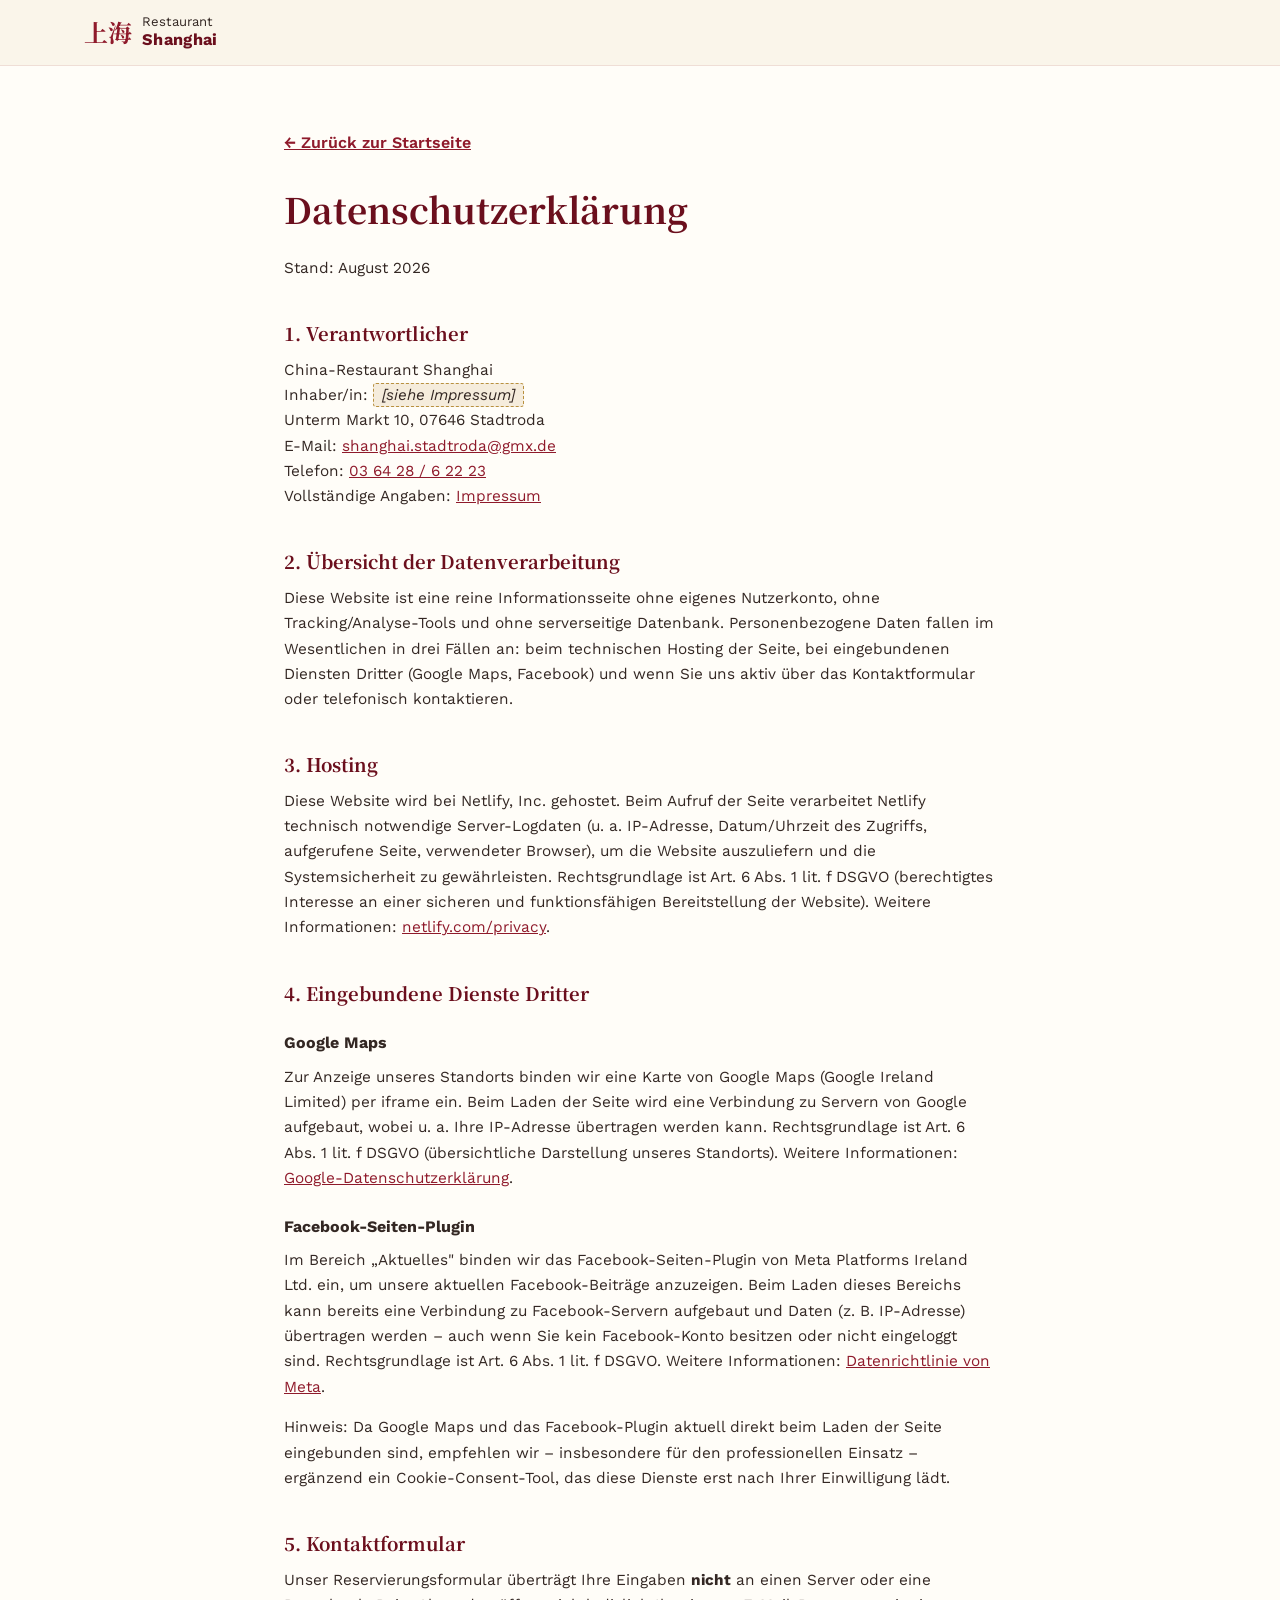
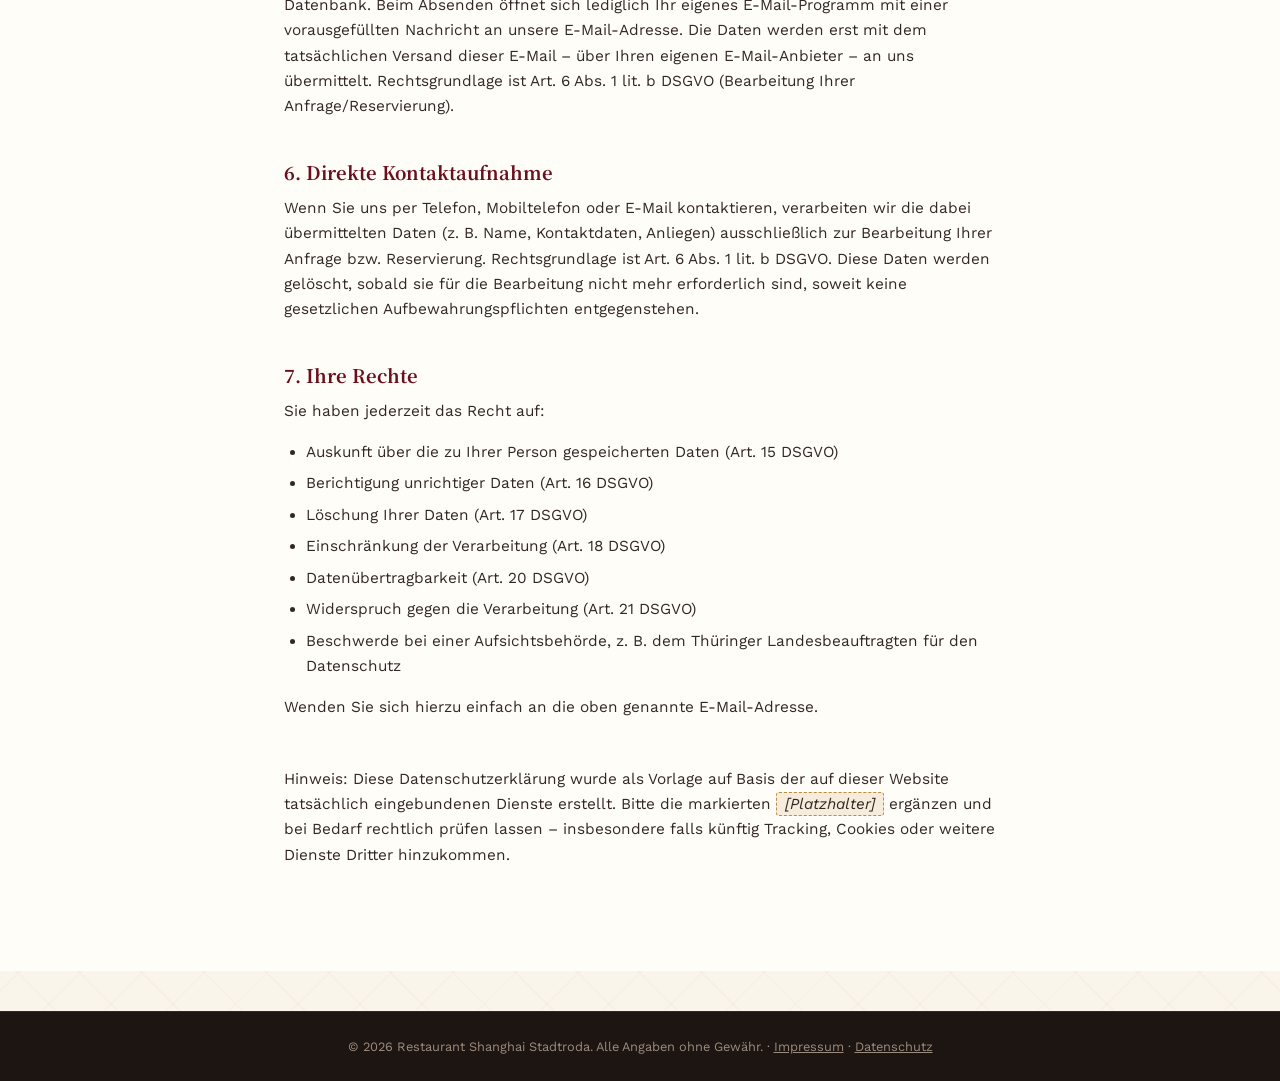
==== datenschutz.html @ a4d63564 "Initial commit: Restaurant Shanghai Stadtroda website Co-Authored-By: Claude Sonnet 5 <noreply@anthr" ====
<!DOCTYPE html>
<html lang="de">
<head>
<meta charset="UTF-8">
<meta name="viewport" content="width=device-width, initial-scale=1.0">
<title>Datenschutzerklärung | Restaurant Shanghai Stadtroda</title>
<meta name="robots" content="noindex">
<link rel="icon" href="assets/favicon.svg" type="image/svg+xml">
<link rel="preconnect" href="https://fonts.googleapis.com">
<link rel="preconnect" href="https://fonts.gstatic.com" crossorigin>
<link href="https://fonts.googleapis.com/css2?family=Noto+Serif+SC:wght@600;700&family=Work+Sans:wght@300;400;500;600;700&display=swap" rel="stylesheet">
<link rel="stylesheet" href="style.css">
<style>
  .legal{background:var(--paper);}
  .legal .section-inner{max-width:760px;padding-top:64px;}
  .legal h1{font-size:2.2rem;}
  .legal h2{font-size:1.15rem;margin-top:2em;}
  .legal h3{font-size:1rem;margin-top:1.4em;color:var(--text);font-family:var(--font-body);font-weight:700;}
  .legal p, .legal li{color:var(--text);font-size:.96rem;}
  .legal ul{list-style:disc;padding-left:1.4em;margin-bottom:1em;}
  .legal li{margin-bottom:.4em;}
  .legal a{color:var(--red);text-decoration:underline;}
  .legal .placeholder{background:rgba(184,144,63,.15);border:1px dashed var(--gold);padding:2px 8px;border-radius:3px;font-style:italic;}
  .back-link{display:inline-flex;align-items:center;gap:8px;margin-bottom:24px;font-weight:600;color:var(--red);}
</style>
</head>
<body>

<header class="site-header">
  <div class="nav-wrap">
    <a href="index.html" class="logo">
      <span class="logo-cn">上海</span>
      <span class="logo-text">Restaurant<br><strong>Shanghai</strong></span>
    </a>
  </div>
</header>

<main>
  <section class="legal">
    <div class="section-inner">
      <a href="index.html" class="back-link">← Zurück zur Startseite</a>
      <h1>Datenschutzerklärung</h1>
      <p class="muted small">Stand: August 2026</p>

      <h2>1. Verantwortlicher</h2>
      <p>
        China-Restaurant Shanghai<br>
        Inhaber/in: <span class="placeholder">[siehe Impressum]</span><br>
        Unterm Markt 10, 07646 Stadtroda<br>
        E-Mail: <a href="mailto:shanghai.stadtroda@gmx.de">shanghai.stadtroda@gmx.de</a><br>
        Telefon: <a href="tel:+493642862223">03 64 28 / 6 22 23</a><br>
        Vollständige Angaben: <a href="impressum.html">Impressum</a>
      </p>

      <h2>2. Übersicht der Datenverarbeitung</h2>
      <p>
        Diese Website ist eine reine Informationsseite ohne eigenes Nutzerkonto, ohne Tracking/Analyse-Tools und
        ohne serverseitige Datenbank. Personenbezogene Daten fallen im Wesentlichen in drei Fällen an:
        beim technischen Hosting der Seite, bei eingebundenen Diensten Dritter (Google Maps, Facebook) und wenn
        Sie uns aktiv über das Kontaktformular oder telefonisch kontaktieren.
      </p>

      <h2>3. Hosting</h2>
      <p>
        Diese Website wird bei Netlify, Inc. gehostet. Beim Aufruf der Seite verarbeitet Netlify technisch
        notwendige Server-Logdaten (u. a. IP-Adresse, Datum/Uhrzeit des Zugriffs, aufgerufene Seite, verwendeter
        Browser), um die Website auszuliefern und die Systemsicherheit zu gewährleisten. Rechtsgrundlage ist
        Art. 6 Abs. 1 lit. f DSGVO (berechtigtes Interesse an einer sicheren und funktionsfähigen Bereitstellung
        der Website). Weitere Informationen:
        <a href="https://www.netlify.com/privacy/" target="_blank" rel="noopener">netlify.com/privacy</a>.
      </p>

      <h2>4. Eingebundene Dienste Dritter</h2>

      <h3>Google Maps</h3>
      <p>
        Zur Anzeige unseres Standorts binden wir eine Karte von Google Maps (Google Ireland Limited) per iframe
        ein. Beim Laden der Seite wird eine Verbindung zu Servern von Google aufgebaut, wobei u. a. Ihre
        IP-Adresse übertragen werden kann. Rechtsgrundlage ist Art. 6 Abs. 1 lit. f DSGVO (übersichtliche
        Darstellung unseres Standorts). Weitere Informationen:
        <a href="https://policies.google.com/privacy" target="_blank" rel="noopener">Google-Datenschutzerklärung</a>.
      </p>

      <h3>Facebook-Seiten-Plugin</h3>
      <p>
        Im Bereich „Aktuelles" binden wir das Facebook-Seiten-Plugin von Meta Platforms Ireland Ltd. ein, um
        unsere aktuellen Facebook-Beiträge anzuzeigen. Beim Laden dieses Bereichs kann bereits eine Verbindung zu
        Facebook-Servern aufgebaut und Daten (z. B. IP-Adresse) übertragen werden – auch wenn Sie kein
        Facebook-Konto besitzen oder nicht eingeloggt sind. Rechtsgrundlage ist Art. 6 Abs. 1 lit. f DSGVO.
        Weitere Informationen:
        <a href="https://www.facebook.com/privacy/policy/" target="_blank" rel="noopener">Datenrichtlinie von Meta</a>.
      </p>
      <p class="muted small">
        Hinweis: Da Google Maps und das Facebook-Plugin aktuell direkt beim Laden der Seite eingebunden sind,
        empfehlen wir – insbesondere für den professionellen Einsatz – ergänzend ein Cookie-Consent-Tool, das
        diese Dienste erst nach Ihrer Einwilligung lädt.
      </p>

      <h2>5. Kontaktformular</h2>
      <p>
        Unser Reservierungsformular überträgt Ihre Eingaben <strong>nicht</strong> an einen Server oder eine
        Datenbank. Beim Absenden öffnet sich lediglich Ihr eigenes E-Mail-Programm mit einer vorausgefüllten
        Nachricht an unsere E-Mail-Adresse. Die Daten werden erst mit dem tatsächlichen Versand dieser E-Mail –
        über Ihren eigenen E-Mail-Anbieter – an uns übermittelt. Rechtsgrundlage ist Art. 6 Abs. 1 lit. b DSGVO
        (Bearbeitung Ihrer Anfrage/Reservierung).
      </p>

      <h2>6. Direkte Kontaktaufnahme</h2>
      <p>
        Wenn Sie uns per Telefon, Mobiltelefon oder E-Mail kontaktieren, verarbeiten wir die dabei übermittelten
        Daten (z. B. Name, Kontaktdaten, Anliegen) ausschließlich zur Bearbeitung Ihrer Anfrage bzw. Reservierung.
        Rechtsgrundlage ist Art. 6 Abs. 1 lit. b DSGVO. Diese Daten werden gelöscht, sobald sie für die
        Bearbeitung nicht mehr erforderlich sind, soweit keine gesetzlichen Aufbewahrungspflichten entgegenstehen.
      </p>

      <h2>7. Ihre Rechte</h2>
      <p>Sie haben jederzeit das Recht auf:</p>
      <ul>
        <li>Auskunft über die zu Ihrer Person gespeicherten Daten (Art. 15 DSGVO)</li>
        <li>Berichtigung unrichtiger Daten (Art. 16 DSGVO)</li>
        <li>Löschung Ihrer Daten (Art. 17 DSGVO)</li>
        <li>Einschränkung der Verarbeitung (Art. 18 DSGVO)</li>
        <li>Datenübertragbarkeit (Art. 20 DSGVO)</li>
        <li>Widerspruch gegen die Verarbeitung (Art. 21 DSGVO)</li>
        <li>Beschwerde bei einer Aufsichtsbehörde, z. B. dem Thüringer Landesbeauftragten für den Datenschutz</li>
      </ul>
      <p>Wenden Sie sich hierzu einfach an die oben genannte E-Mail-Adresse.</p>

      <p class="muted small" style="margin-top:3em;">
        Hinweis: Diese Datenschutzerklärung wurde als Vorlage auf Basis der auf dieser Website tatsächlich
        eingebundenen Dienste erstellt. Bitte die markierten
        <span class="placeholder">[Platzhalter]</span> ergänzen und bei Bedarf rechtlich prüfen lassen –
        insbesondere falls künftig Tracking, Cookies oder weitere Dienste Dritter hinzukommen.
      </p>
    </div>
  </section>
</main>

<footer class="site-footer">
  <div class="footer-bottom">
    &copy; <span id="year"></span> Restaurant Shanghai Stadtroda. Alle Angaben ohne Gewähr.
    · <a href="impressum.html" style="color:inherit;text-decoration:underline;">Impressum</a>
    · <a href="datenschutz.html" style="color:inherit;text-decoration:underline;">Datenschutz</a>
  </div>
</footer>

<script>document.getElementById('year').textContent = new Date().getFullYear();</script>
</body>
</html>
---- style.css ----
:root{
  --red:#8f1a2b;
  --red-dark:#6b0f1d;
  --red-bright:#a3182b;
  --ink:#1c1512;
  --gold:#b8903f;
  --gold-light:#e3c179;
  --cream:#faf5ea;
  --paper:#fffdf8;
  --charcoal:#211a17;
  --text:#332723;
  --muted:#7d6f66;
  --radius:4px;
  --radius-lg:2px;
  --shadow:0 18px 40px -12px rgba(28,16,12,.28);
  --shadow-sm:0 6px 18px -6px rgba(28,16,12,.2);
  --font-head:'Noto Serif SC', serif;
  --font-body:'Work Sans', sans-serif;
}

*,*::before,*::after{box-sizing:border-box;}
html{scroll-behavior:smooth;}
body{
  margin:0;
  font-family:var(--font-body);
  color:var(--text);
  background-color:var(--cream);
  background-image:
    repeating-linear-gradient(45deg, rgba(143,26,43,.025) 0 2px, transparent 2px 44px),
    repeating-linear-gradient(-45deg, rgba(143,26,43,.02) 0 2px, transparent 2px 44px);
  line-height:1.65;
  overflow-x:hidden;
}
img{max-width:100%;display:block;}
a{color:inherit;text-decoration:none;}
h1,h2,h3,h4{font-family:var(--font-head);margin:0 0 .5em;color:var(--red-dark);font-weight:700;}
p{margin:0 0 1em;}
ul{list-style:none;margin:0;padding:0;}
.section-inner{max-width:1160px;margin:0 auto;padding:88px 24px;}
.center{text-align:center;margin-left:auto;margin-right:auto;}
.muted{color:var(--muted);}
.small{font-size:.85rem;}
svg.i{width:1em;height:1em;fill:currentColor;flex:none;}

.eyebrow{
  display:inline-flex;align-items:center;gap:10px;
  font-size:.76rem;
  letter-spacing:.22em;
  text-transform:uppercase;
  color:var(--gold);
  font-weight:600;
  margin-bottom:14px;
}
.eyebrow::before{content:"";width:22px;height:1px;background:var(--gold);}
.eyebrow.center{display:flex;justify-content:center;width:100%;}

/* Buttons */
.btn{
  display:inline-flex;align-items:center;gap:9px;justify-content:center;
  padding:14px 26px;
  border-radius:var(--radius);
  font-weight:600;
  font-size:.92rem;
  letter-spacing:.01em;
  border:1.5px solid transparent;
  transition:transform .2s ease, box-shadow .2s ease, background .2s ease, color .2s ease, border-color .2s ease;
  cursor:pointer;
}
.btn .i{font-size:1.05em;}
.btn-primary{background:var(--red);color:#fff;box-shadow:0 1px 0 rgba(255,255,255,.15) inset;}
.btn-primary:hover{background:var(--red-dark);transform:translateY(-2px);box-shadow:var(--shadow-sm);}
.btn-outline{border-color:var(--red);color:var(--red);background:transparent;}
.btn-outline:hover{background:var(--red);color:#fff;}
.btn-ghost{border-color:rgba(255,255,255,.55);color:#fff;background:rgba(255,255,255,.06);}
.btn-ghost:hover{background:#fff;color:var(--red-dark);border-color:#fff;}
.btn.full{display:flex;width:100%;margin-top:10px;}

/* Top bar */
.top-bar{background:var(--ink);color:#e7d9c8;font-size:.8rem;border-bottom:1px solid rgba(227,193,121,.15);}
.top-bar-inner{
  max-width:1160px;margin:0 auto;padding:9px 24px;
  display:flex;gap:26px;flex-wrap:wrap;align-items:center;justify-content:space-between;
}
.top-bar-item{display:inline-flex;align-items:center;gap:7px;opacity:.9;transition:opacity .2s;}
a.top-bar-item:hover{opacity:1;color:var(--gold-light);}
.status-item{font-weight:600;}
.status-item.open{color:#8fd39f;}
.status-item.closed{color:#e79797;}

/* Header */
.site-header{
  position:sticky;top:0;z-index:100;
  background:rgba(250,245,234,.94);
  backdrop-filter:blur(8px);
  border-bottom:1px solid rgba(143,26,43,.1);
  transition:box-shadow .3s ease, padding .3s ease;
}
.site-header.scrolled{box-shadow:0 4px 24px rgba(28,16,12,.12);}
.nav-wrap{
  max-width:1160px;margin:0 auto;padding:14px 24px;
  display:flex;align-items:center;gap:20px;
}
.logo{display:flex;align-items:center;gap:10px;margin-right:auto;}
.logo-cn{
  font-family:var(--font-head);font-weight:700;font-size:1.5rem;color:var(--red);
  line-height:1;
}
.logo-text{font-size:.82rem;line-height:1.25;color:var(--text);}
.logo-text strong{color:var(--red-dark);font-size:1.02rem;letter-spacing:.02em;}

.main-nav{display:flex;gap:20px;}
.nav-link{
  font-weight:500;font-size:.86rem;color:var(--text);position:relative;padding:6px 0;
  white-space:nowrap;
}
.nav-link::after{
  content:"";position:absolute;left:0;bottom:0;height:2px;width:0;background:var(--gold);
  transition:width .25s ease;
}
.nav-link:hover::after,.nav-link.active::after{width:100%;}
.nav-link.active{color:var(--red-dark);}
.nav-cta{white-space:nowrap;padding:10px 20px;font-size:.86rem;}

.hamburger{
  display:none;flex-direction:column;justify-content:center;gap:5px;
  width:36px;height:36px;background:none;border:none;cursor:pointer;padding:0;
}
.hamburger span{display:block;height:2px;background:var(--red-dark);border-radius:2px;transition:.3s;}
.hamburger.open span:nth-child(1){transform:translateY(7px) rotate(45deg);}
.hamburger.open span:nth-child(2){opacity:0;}
.hamburger.open span:nth-child(3){transform:translateY(-7px) rotate(-45deg);}

/* Hero */
.hero{
  position:relative;min-height:92vh;display:flex;align-items:center;
  background:var(--ink);
  color:#fff;overflow:hidden;
}
.hero-photo{
  position:absolute;inset:0;
  background-size:cover;background-position:center;background-repeat:no-repeat;
  background-color:var(--red-dark);
  animation:heroZoom 24s ease-in-out infinite alternate;
}
@keyframes heroZoom{from{transform:scale(1);}to{transform:scale(1.08);}}
@media(prefers-reduced-motion:reduce){.hero-photo{animation:none;}}
.hero-photo::after{
  content:"";position:absolute;inset:0;
  background:linear-gradient(180deg, rgba(28,16,12,.25) 0%, rgba(28,16,12,.55) 65%, var(--ink) 100%);
}
.hero-content{position:relative;max-width:760px;margin:0 auto;padding:0 24px;text-align:center;}
.hero-content .eyebrow{color:var(--gold-light);justify-content:center;}
.hero h1{font-size:clamp(2.6rem,6vw,4.4rem);color:#fff;margin-bottom:.3em;letter-spacing:.01em;}
.hero h1 span{color:var(--gold-light);}
.hero-content p{font-size:1.12rem;color:#eaded0;max-width:560px;margin:0 auto 2.2em;}
.hero-actions{display:flex;gap:16px;justify-content:center;flex-wrap:wrap;margin-bottom:32px;}
.hero-rating{font-size:.9rem;color:var(--gold-light);letter-spacing:.02em;}
.stars{letter-spacing:2px;margin-right:4px;}

/* About */
.about-grid{display:grid;grid-template-columns:.85fr 1.15fr;gap:70px;align-items:center;}
.about-graphic{
  position:relative;height:400px;border-radius:var(--radius-lg);
  background-size:cover;background-position:center;
  box-shadow:var(--shadow);
}
.about-graphic::before{
  content:"";position:absolute;inset:14px;border:1px solid rgba(227,193,121,.55);pointer-events:none;
}
.about-facts{margin-top:22px;display:grid;gap:12px;}
.about-facts li{font-size:.95rem;padding-left:26px;position:relative;}
.about-facts li::before{
  content:"";position:absolute;left:0;top:.55em;width:14px;height:1px;background:var(--gold);
}

.why-inline{padding-top:0;}
.why-inline h3{font-size:1.5rem;margin-bottom:0;}
.why-grid{display:grid;grid-template-columns:repeat(3,1fr);gap:2px;margin-top:44px;background:rgba(143,26,43,.12);}
.why-card{
  background:var(--paper);padding:32px 26px;text-align:left;
  transition:background .2s ease;
}
.why-card:hover{background:#fff;}
.why-icon{
  width:44px;height:44px;margin-bottom:16px;color:var(--red);
}
.why-icon svg{width:100%;height:100%;fill:none;stroke:currentColor;stroke-width:1.3;stroke-linecap:round;stroke-linejoin:round;}
.why-card h3{font-size:1.02rem;margin-bottom:.4em;}
.why-card p{font-size:.87rem;color:var(--muted);margin:0;}

/* Menu */
.menu{background:var(--paper);}

.menu-search{
  position:relative;max-width:480px;margin:36px auto 0;
}
.menu-search-icon{
  position:absolute;left:16px;top:50%;transform:translateY(-50%);
  width:18px;height:18px;fill:none;stroke:var(--muted);stroke-width:2;stroke-linecap:round;pointer-events:none;
}
.menu-search input{
  width:100%;padding:13px 44px;border-radius:999px;border:1.5px solid rgba(143,26,43,.22);
  font-family:var(--font-body);font-size:.92rem;background:var(--cream);color:var(--text);
}
.menu-search input:focus{outline:none;border-color:var(--gold);box-shadow:0 0 0 3px rgba(184,144,63,.15);}
.menu-search-clear{
  position:absolute;right:10px;top:50%;transform:translateY(-50%);
  width:26px;height:26px;border-radius:50%;border:none;background:rgba(143,26,43,.1);color:var(--red);
  cursor:pointer;font-size:.8rem;line-height:1;
}
.menu-search-empty{text-align:center;color:var(--muted);font-size:.9rem;margin-top:20px;font-style:italic;}

.menu-jump{
  display:flex;flex-wrap:wrap;gap:8px;justify-content:center;margin:22px auto 0;max-width:820px;
}
.menu-jump button{
  padding:7px 15px;border-radius:999px;border:1.5px solid rgba(143,26,43,.18);
  background:transparent;color:var(--muted);font-family:var(--font-body);font-weight:500;font-size:.8rem;
  cursor:pointer;transition:.2s;
}
.menu-jump button:hover{border-color:var(--red);color:var(--red);}

.spice-badge{display:inline-flex;gap:2px;margin-left:6px;vertical-align:middle;}
.spice-badge .chili{width:.8em;height:.8em;fill:none;stroke:var(--red);stroke-width:1.6;stroke-linecap:round;stroke-linejoin:round;}

.menu-accordion{margin-top:32px;border-top:1px solid rgba(143,26,43,.15);}
.menu-cat{border-bottom:1px solid rgba(143,26,43,.15);scroll-margin-top:120px;}
.menu-cat-toggle{
  width:100%;display:flex;align-items:baseline;gap:14px;
  padding:20px 4px;background:none;border:none;cursor:pointer;text-align:left;
  font-family:var(--font-body);color:var(--text);
}
.menu-cat-title{font-family:var(--font-head);font-weight:700;font-size:1.1rem;color:var(--red-dark);}
.menu-cat-sub{font-size:.82rem;color:var(--muted);flex:1;}
.menu-cat-chevron{
  width:18px;height:18px;flex:none;margin-left:auto;color:var(--red);
  fill:none;stroke:currentColor;stroke-width:2;stroke-linecap:round;stroke-linejoin:round;
  transition:transform .25s ease;
}
.menu-cat.open .menu-cat-chevron{transform:rotate(180deg);}
.menu-cat-body{display:none;padding:0 4px 28px;}
.menu-cat.open .menu-cat-body{display:block;}
.menu-subhead{
  font-family:var(--font-body);font-weight:700;font-size:.82rem;letter-spacing:.08em;text-transform:uppercase;
  color:var(--gold);margin:22px 0 10px;
}
.menu-subhead:first-child{margin-top:4px;}
.menu-subhead-note{font-weight:400;text-transform:none;letter-spacing:0;color:var(--muted);font-size:.85em;}
.menu-intro{font-size:.88rem;color:var(--muted);font-style:italic;margin:-4px 0 16px;max-width:70ch;}
.menu-row{
  display:flex;align-items:baseline;gap:12px;padding:9px 0;
  border-bottom:1px dashed rgba(143,26,43,.12);
}
.menu-row:last-child{border-bottom:none;}
.menu-num{font-family:var(--font-head);font-weight:700;color:var(--red);font-size:.85rem;min-width:2.6em;flex:none;}
.menu-name{flex:1;font-size:.92rem;}
.menu-row-wide .menu-name{font-size:.88rem;color:var(--text);line-height:1.55;}
.menu-price{color:var(--red);font-weight:700;white-space:nowrap;font-family:var(--font-head);font-size:.92rem;}
.menu-note{text-align:center;font-size:.8rem;color:var(--muted);margin-top:34px;font-style:italic;line-height:1.7;}

/* Aktuelles / Facebook */
.aktuelles{background:var(--cream);}
.aktuelles-grid{display:grid;grid-template-columns:.9fr 1.1fr;gap:64px;align-items:center;}
.aktuelles-text p{font-size:1rem;color:var(--text);}
.fb-embed-wrap{
  background:var(--paper);border-radius:var(--radius-lg);box-shadow:var(--shadow);
  padding:8px;overflow:hidden;
}
.fb-embed-wrap iframe{display:block;width:100%;border-radius:2px;}

/* Hours */
.hours{background:var(--paper);}
.hours-grid{display:grid;grid-template-columns:1.3fr .9fr;gap:56px;align-items:start;}
.hours-table{width:100%;border-collapse:collapse;margin-top:16px;}
.hours-table td{padding:11px 12px;border-bottom:1px solid rgba(143,26,43,.1);font-size:.94rem;}
.hours-table td:first-child{font-weight:600;color:var(--red-dark);width:40%;}
.hours-table tr.today td{background:rgba(184,144,63,.1);}
.hours-card{
  background:var(--ink);color:#f3e7da;border-radius:var(--radius-lg);
  padding:34px;box-shadow:var(--shadow);border:1px solid rgba(227,193,121,.2);
}
.hours-card h3{color:#fff;}
.hours-card p{color:#d9c9b8;font-size:.9rem;}
.hours-badge{
  display:inline-flex;align-items:center;gap:9px;padding:8px 16px;border-radius:999px;
  background:rgba(255,255,255,.08);margin-bottom:22px;font-weight:600;font-size:.88rem;
}
.hours-badge .dot{width:9px;height:9px;border-radius:50%;background:#999;flex:none;}
.hours-badge.open .dot{background:#5fd679;box-shadow:0 0 8px #5fd679;}
.hours-badge.closed .dot{background:#e05c5c;box-shadow:0 0 8px #e05c5c;}

/* Reviews */
.bewertungen{background:var(--cream);}
.review-grid{display:grid;grid-template-columns:repeat(3,1fr);gap:24px;margin-top:44px;}
.review-card{
  background:var(--paper);padding:30px 26px;border-radius:var(--radius-lg);box-shadow:var(--shadow-sm);
  display:flex;flex-direction:column;gap:14px;border-top:2px solid var(--gold);
}
.review-stars{color:var(--gold);letter-spacing:2px;font-size:1rem;}
.review-card p{margin:0;font-size:.94rem;color:var(--text);flex:1;}
.review-author{font-weight:600;font-size:.88rem;color:var(--red-dark);}
.review-source{font-weight:400;color:var(--muted);}

/* Gallery */
.galerie{background:var(--paper);}
.gallery-grid{display:grid;grid-template-columns:repeat(4,1fr);gap:2px;margin-top:44px;background:rgba(143,26,43,.12);}
.gallery-item{
  aspect-ratio:1/1;background-size:cover;background-position:center;
  border:none;cursor:pointer;position:relative;padding:0;
  transition:transform .35s ease, filter .35s ease;
}
.gallery-item::after{
  content:"";position:absolute;inset:0;background:rgba(28,16,12,0);transition:background .25s ease;
}
.gallery-item:hover{transform:scale(1.02);z-index:2;}
.gallery-item:hover::after{background:rgba(28,16,12,.15);}

/* Lightbox */
.lightbox{
  position:fixed;inset:0;background:rgba(15,9,7,.92);display:none;
  align-items:center;justify-content:center;z-index:200;padding:40px 20px;
}
.lightbox.open{display:flex;}
.lightbox figure{margin:0;max-width:min(90vw,900px);}
.lightbox img{max-width:100%;max-height:78vh;border-radius:2px;margin:0 auto;box-shadow:0 20px 60px rgba(0,0,0,.5);}
.lightbox figcaption{color:#e7d9c8;text-align:center;margin-top:16px;font-size:.9rem;}
.lightbox-close{
  position:absolute;top:24px;right:28px;background:none;border:none;color:#fff;
  font-size:1.6rem;cursor:pointer;width:44px;height:44px;
}

/* Contact */
.contact{background:var(--cream);}
.contact-grid{display:grid;grid-template-columns:1fr 1fr;gap:56px;}
.contact-list{display:grid;gap:18px;margin:20px 0 26px;}
.contact-list li{font-size:.95rem;}
.contact-list a:hover{color:var(--red);}
.route-btn{margin-bottom:24px;}
.map-embed{border-radius:var(--radius-lg);overflow:hidden;box-shadow:var(--shadow);}

.contact-form{
  background:var(--paper);border-radius:var(--radius-lg);padding:34px;box-shadow:var(--shadow);
}
.contact-form h3{margin-bottom:20px;}
.form-row{display:grid;grid-template-columns:1fr 1fr;gap:16px;}
.contact-form label{display:block;font-size:.83rem;font-weight:600;color:var(--red-dark);margin-bottom:14px;}
.contact-form input,.contact-form textarea{
  width:100%;margin-top:6px;padding:11px 14px;border-radius:2px;border:1px solid rgba(143,26,43,.22);
  font-family:var(--font-body);font-size:.95rem;background:#fff;color:var(--text);
}
.contact-form input:focus,.contact-form textarea:focus{outline:2px solid var(--gold);border-color:var(--gold);}
.form-hint{font-size:.78rem;color:var(--muted);text-align:center;margin-top:10px;}

/* Footer */
.site-footer{background:var(--ink);color:#d9c9b8;}
.footer-grid{display:grid;grid-template-columns:1.4fr 1fr 1fr;gap:40px;padding-top:56px;}
.footer-logo{display:flex;align-items:center;gap:8px;font-size:1.1rem;color:#fff;margin-bottom:10px;}
.footer-grid h4{color:#fff;font-size:.92rem;margin-bottom:14px;letter-spacing:.04em;text-transform:uppercase;}
.footer-grid a{display:block;margin-bottom:9px;font-size:.9rem;color:#d9c9b8;}
.footer-grid a:hover{color:var(--gold-light);}
.footer-grid p{font-size:.9rem;color:#d9c9b8;}
.footer-social{display:inline-flex !important;align-items:center;gap:8px;margin-top:6px;}
.footer-bottom{
  text-align:center;font-size:.8rem;color:#9c8c7e;padding:24px;
  border-top:1px solid rgba(255,255,255,.08);margin-top:40px;
}

/* Back to top */
.back-to-top{
  position:fixed;bottom:24px;right:24px;width:46px;height:46px;border-radius:50%;
  background:var(--red);color:#fff;border:none;font-size:1.2rem;cursor:pointer;
  box-shadow:var(--shadow);opacity:0;pointer-events:none;transition:opacity .25s ease, transform .25s ease;
  z-index:90;
}
.back-to-top.visible{opacity:1;pointer-events:auto;}
.back-to-top:hover{transform:translateY(-3px);}

/* Reveal animation */
.reveal{opacity:0;transform:translateY(24px);transition:opacity .7s ease, transform .7s ease;}
.reveal.in-view{opacity:1;transform:translateY(0);}

/* Responsive */
@media(max-width:1080px){
  .main-nav{gap:14px;}
  .nav-link{font-size:.82rem;}
}
@media(max-width:980px){
  .about-grid,.hours-grid,.contact-grid,.aktuelles-grid{grid-template-columns:1fr;}
  .footer-grid{grid-template-columns:1fr;text-align:center;}
  .why-grid{grid-template-columns:repeat(2,1fr);}
  .review-grid{grid-template-columns:1fr;}
  .menu-cat-sub{flex-basis:100%;order:3;}
  .gallery-grid{grid-template-columns:repeat(2,1fr);}
  .footer-social{justify-content:center;}
}
@media(max-width:900px){
  .main-nav{
    position:fixed;top:0;right:0;height:100vh;width:min(80vw,340px);
    background:var(--cream);flex-direction:column;padding:100px 32px 32px;
    gap:20px;transform:translateX(100%);transition:transform .3s ease;
    box-shadow:-8px 0 24px rgba(0,0,0,.15);align-items:flex-start;
  }
  .main-nav.open{transform:translateX(0);}
  .main-nav .nav-link{font-size:1rem;}
  .nav-cta{display:none;}
  .hamburger{display:flex;}
  .top-bar-inner{justify-content:center;text-align:center;}
  .why-grid{grid-template-columns:1fr;}
  .form-row{grid-template-columns:1fr;}
  .menu-row{flex-wrap:wrap;}
  .menu-name{flex-basis:100%;}
}
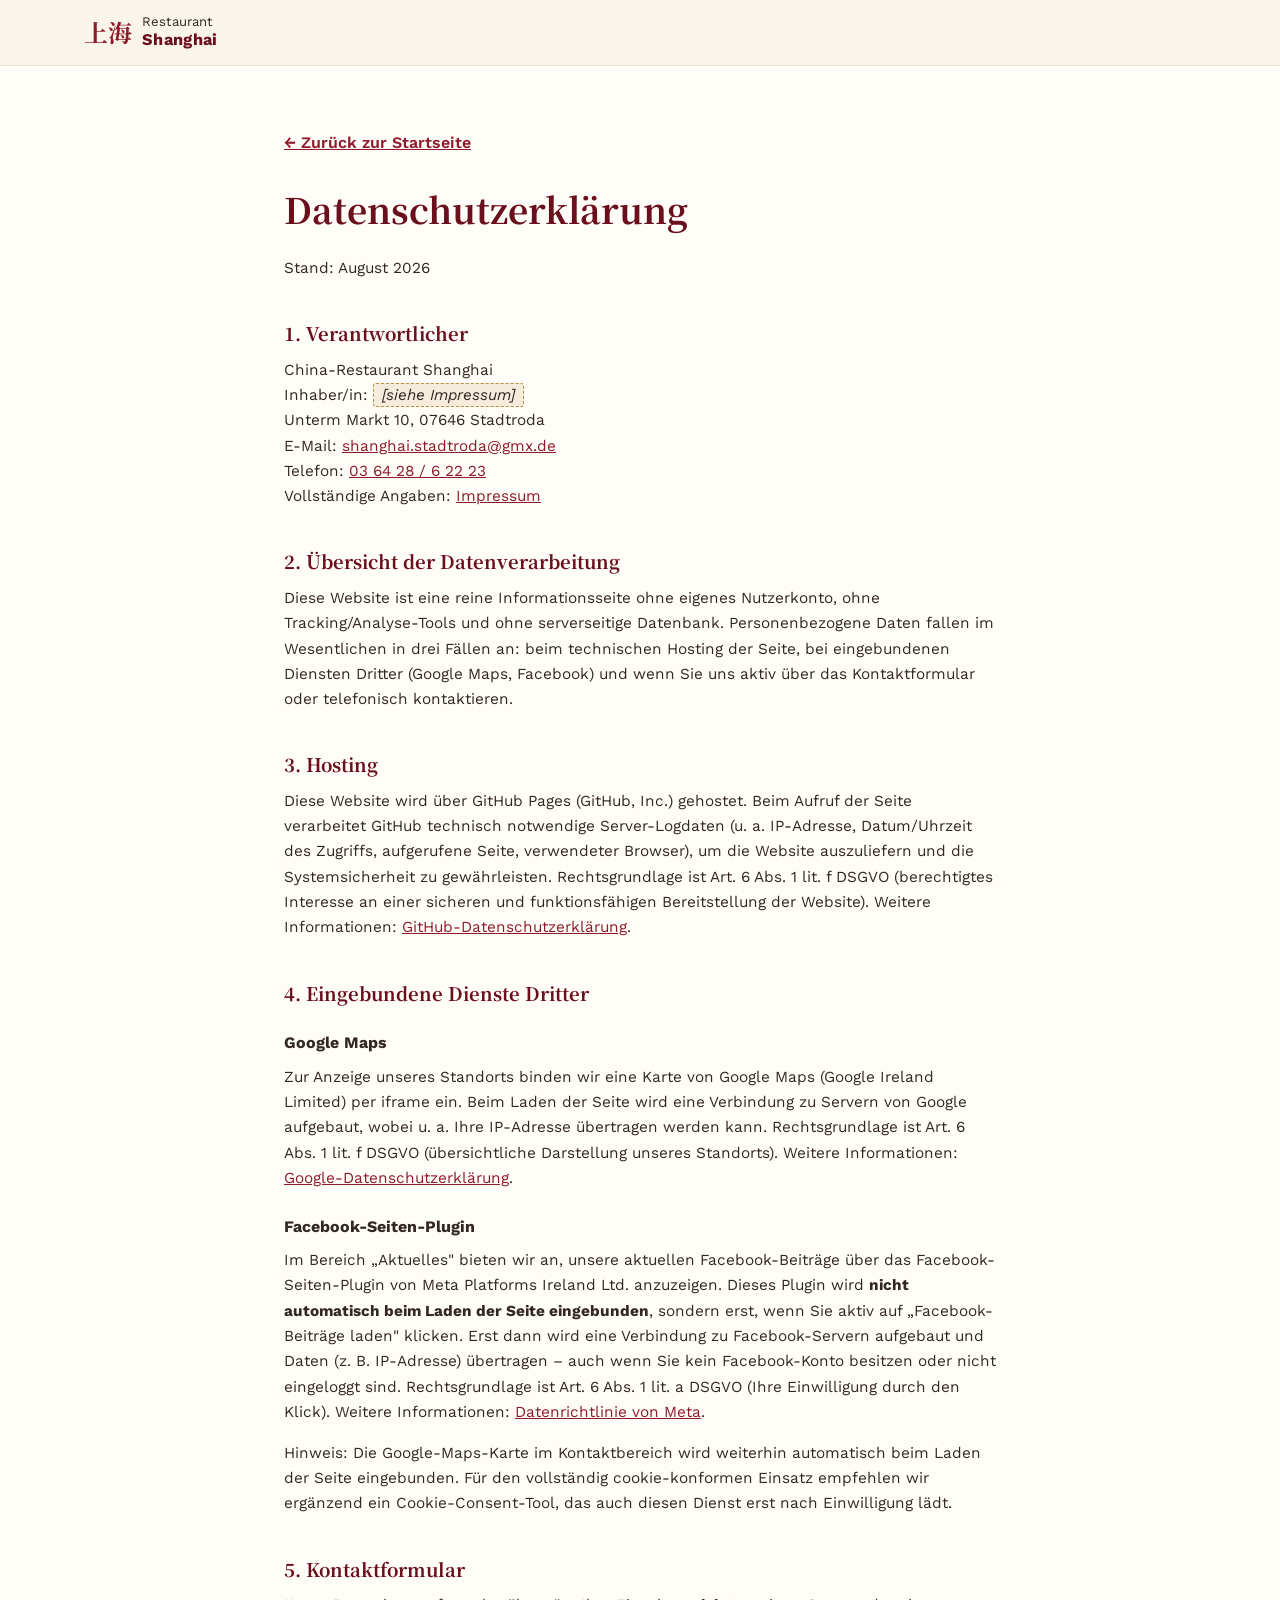
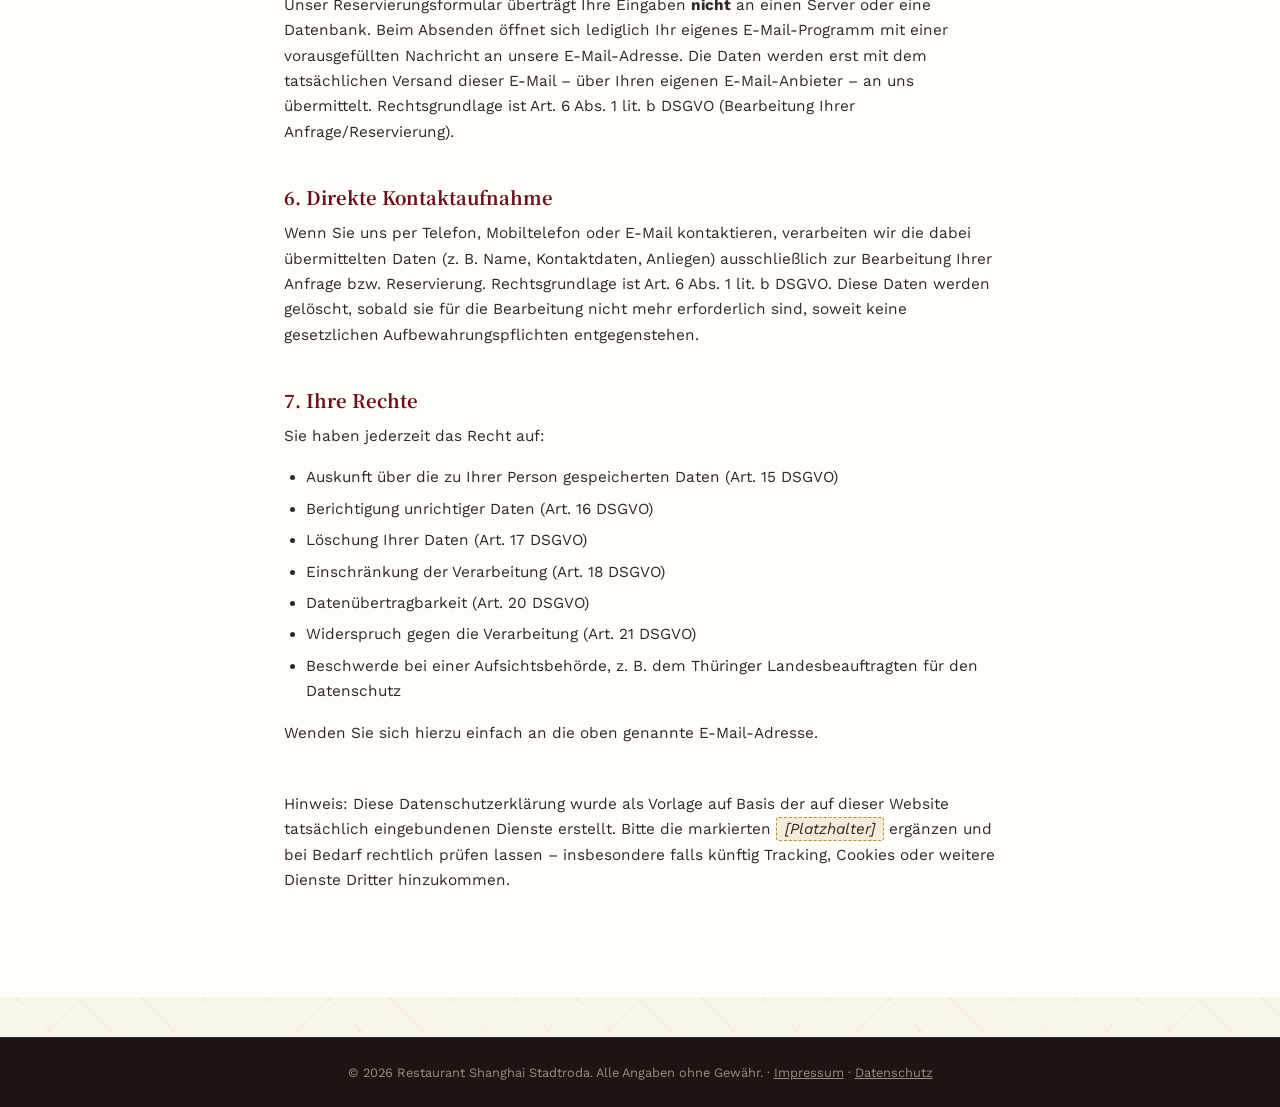
==== commit 531c4aea: "Fix mobile performance: lazy-load below-fold images, click-to-load Facebook embed Photos in About/Ga" ====
--- a/datenschutz.html
+++ b/datenschutz.html
@@ -62,12 +62,12 @@
 
       <h2>3. Hosting</h2>
       <p>
-        Diese Website wird bei Netlify, Inc. gehostet. Beim Aufruf der Seite verarbeitet Netlify technisch
-        notwendige Server-Logdaten (u. a. IP-Adresse, Datum/Uhrzeit des Zugriffs, aufgerufene Seite, verwendeter
-        Browser), um die Website auszuliefern und die Systemsicherheit zu gewährleisten. Rechtsgrundlage ist
-        Art. 6 Abs. 1 lit. f DSGVO (berechtigtes Interesse an einer sicheren und funktionsfähigen Bereitstellung
-        der Website). Weitere Informationen:
-        <a href="https://www.netlify.com/privacy/" target="_blank" rel="noopener">netlify.com/privacy</a>.
+        Diese Website wird über GitHub Pages (GitHub, Inc.) gehostet. Beim Aufruf der Seite verarbeitet GitHub
+        technisch notwendige Server-Logdaten (u. a. IP-Adresse, Datum/Uhrzeit des Zugriffs, aufgerufene Seite,
+        verwendeter Browser), um die Website auszuliefern und die Systemsicherheit zu gewährleisten. Rechtsgrundlage
+        ist Art. 6 Abs. 1 lit. f DSGVO (berechtigtes Interesse an einer sicheren und funktionsfähigen
+        Bereitstellung der Website). Weitere Informationen:
+        <a href="https://docs.github.com/site-policy/privacy-policies/github-privacy-statement" target="_blank" rel="noopener">GitHub-Datenschutzerklärung</a>.
       </p>
 
       <h2>4. Eingebundene Dienste Dritter</h2>
@@ -83,17 +83,18 @@
 
       <h3>Facebook-Seiten-Plugin</h3>
       <p>
-        Im Bereich „Aktuelles" binden wir das Facebook-Seiten-Plugin von Meta Platforms Ireland Ltd. ein, um
-        unsere aktuellen Facebook-Beiträge anzuzeigen. Beim Laden dieses Bereichs kann bereits eine Verbindung zu
-        Facebook-Servern aufgebaut und Daten (z. B. IP-Adresse) übertragen werden – auch wenn Sie kein
-        Facebook-Konto besitzen oder nicht eingeloggt sind. Rechtsgrundlage ist Art. 6 Abs. 1 lit. f DSGVO.
-        Weitere Informationen:
+        Im Bereich „Aktuelles" bieten wir an, unsere aktuellen Facebook-Beiträge über das Facebook-Seiten-Plugin
+        von Meta Platforms Ireland Ltd. anzuzeigen. Dieses Plugin wird <strong>nicht automatisch beim Laden der
+        Seite eingebunden</strong>, sondern erst, wenn Sie aktiv auf „Facebook-Beiträge laden" klicken. Erst dann
+        wird eine Verbindung zu Facebook-Servern aufgebaut und Daten (z. B. IP-Adresse) übertragen – auch wenn Sie
+        kein Facebook-Konto besitzen oder nicht eingeloggt sind. Rechtsgrundlage ist Art. 6 Abs. 1 lit. a DSGVO
+        (Ihre Einwilligung durch den Klick). Weitere Informationen:
         <a href="https://www.facebook.com/privacy/policy/" target="_blank" rel="noopener">Datenrichtlinie von Meta</a>.
       </p>
       <p class="muted small">
-        Hinweis: Da Google Maps und das Facebook-Plugin aktuell direkt beim Laden der Seite eingebunden sind,
-        empfehlen wir – insbesondere für den professionellen Einsatz – ergänzend ein Cookie-Consent-Tool, das
-        diese Dienste erst nach Ihrer Einwilligung lädt.
+        Hinweis: Die Google-Maps-Karte im Kontaktbereich wird weiterhin automatisch beim Laden der Seite
+        eingebunden. Für den vollständig cookie-konformen Einsatz empfehlen wir ergänzend ein
+        Cookie-Consent-Tool, das auch diesen Dienst erst nach Einwilligung lädt.
       </p>
 
       <h2>5. Kontaktformular</h2>
--- a/style.css
+++ b/style.css
@@ -162,10 +162,11 @@
 .about-graphic{
   position:relative;height:400px;border-radius:var(--radius-lg);
   background-size:cover;background-position:center;
-  box-shadow:var(--shadow);
-}
+  box-shadow:var(--shadow);overflow:hidden;
+}
+.about-graphic img{width:100%;height:100%;object-fit:cover;display:block;}
 .about-graphic::before{
-  content:"";position:absolute;inset:14px;border:1px solid rgba(227,193,121,.55);pointer-events:none;
+  content:"";position:absolute;inset:14px;border:1px solid rgba(227,193,121,.55);pointer-events:none;z-index:1;
 }
 .about-facts{margin-top:22px;display:grid;gap:12px;}
 .about-facts li{font-size:.95rem;padding-left:26px;position:relative;}
@@ -267,6 +268,16 @@
   padding:8px;overflow:hidden;
 }
 .fb-embed-wrap iframe{display:block;width:100%;border-radius:2px;}
+.fb-embed-facade{
+  width:100%;min-height:280px;display:flex;flex-direction:column;align-items:center;justify-content:center;gap:10px;
+  background:linear-gradient(160deg,#eee6d8,var(--cream));border:1.5px dashed rgba(143,26,43,.25);border-radius:2px;
+  padding:32px 24px;cursor:pointer;color:var(--red-dark);font-family:var(--font-body);font-weight:600;font-size:1rem;
+  text-align:center;
+}
+.fb-embed-facade .i{width:34px;height:34px;color:var(--red);}
+.fb-embed-facade:hover{border-color:var(--red);background:linear-gradient(160deg,#f2eadd,var(--cream));}
+.fb-embed-hint{font-weight:400;font-size:.78rem;color:var(--muted);max-width:320px;}
+.fb-embed-hint a{color:var(--red);text-decoration:underline;}
 
 /* Hours */
 .hours{background:var(--paper);}
@@ -306,11 +317,12 @@
 .gallery-grid{display:grid;grid-template-columns:repeat(4,1fr);gap:2px;margin-top:44px;background:rgba(143,26,43,.12);}
 .gallery-item{
   aspect-ratio:1/1;background-size:cover;background-position:center;
-  border:none;cursor:pointer;position:relative;padding:0;
+  border:none;cursor:pointer;position:relative;padding:0;overflow:hidden;
   transition:transform .35s ease, filter .35s ease;
 }
+.gallery-item img{width:100%;height:100%;object-fit:cover;display:block;}
 .gallery-item::after{
-  content:"";position:absolute;inset:0;background:rgba(28,16,12,0);transition:background .25s ease;
+  content:"";position:absolute;inset:0;background:rgba(28,16,12,0);transition:background .25s ease;z-index:1;
 }
 .gallery-item:hover{transform:scale(1.02);z-index:2;}
 .gallery-item:hover::after{background:rgba(28,16,12,.15);}
